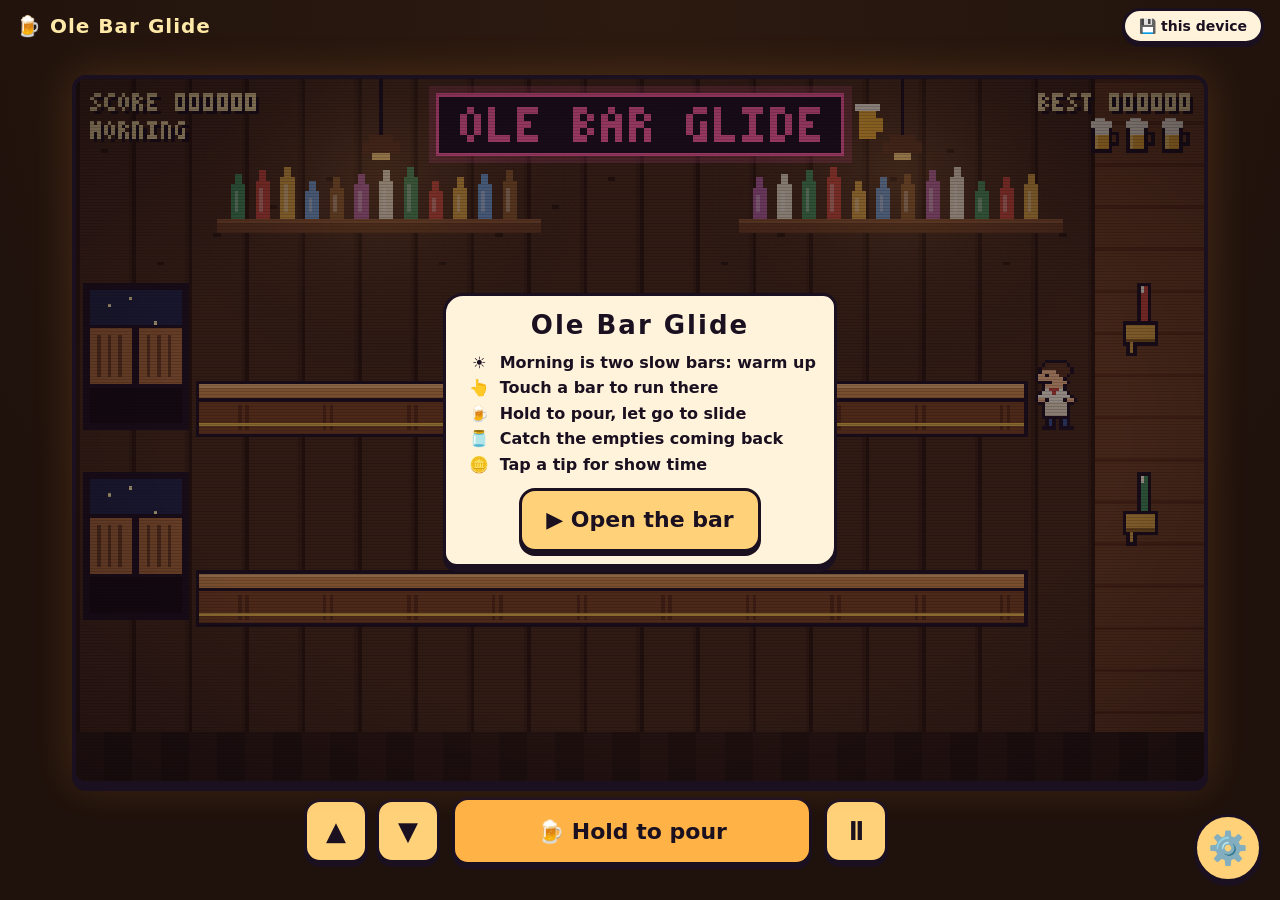
==== index.html @ aa96965e "initialize" ====
<!DOCTYPE html>
<html lang="en">
<head>
  <meta charset="utf-8">
  <meta name="viewport" content="width=device-width, initial-scale=1, viewport-fit=cover, user-scalable=no">
  <meta name="apple-mobile-web-app-capable" content="yes">
  <title>Ole Bar Glide</title>
  <link rel="stylesheet" href="css/style.css">
</head>
<body data-theme="saloon">
  <header class="top">
    <h1>🍺 Ole Bar Glide</h1>
    <button class="pill device" id="pill" type="button" title="Database status">💾 this device</button>
  </header>

  <main class="stage">
    <div class="screen" id="screen">
      <canvas id="game" width="320" height="200" aria-label="The bar"></canvas>
      <div class="crt" id="crt"></div>

      <div class="overlay" id="titleOverlay">
        <div class="card">
          <h2>Ole Bar Glide</h2>
          <ol class="how">
            <li><span>☀️</span> Morning is two slow bars: warm up</li>
            <li><span>👆</span> Touch a bar to run there</li>
            <li><span>🍺</span> Hold to pour, let go to slide</li>
            <li><span>🫙</span> Catch the empties coming back</li>
            <li><span>🪙</span> Tap a tip for show time</li>
          </ol>
          <button class="btn big" id="playBtn" type="button">▶ Open the bar</button>
        </div>
      </div>

      <div class="overlay" id="overOverlay" hidden>
        <div class="card">
          <h2>Closing time</h2>
          <p class="score" id="overScore">0</p>
          <p class="sub" id="overInfo"></p>
          <form class="initials" id="scoreForm">
            <input id="initials" maxlength="3" autocomplete="off" placeholder="AAA" aria-label="Your initials">
            <button class="btn" type="submit">💾 Save</button>
          </form>
          <ol class="topList" id="overTop"></ol>
          <button class="btn big" id="againBtn" type="button">▶ Pour again</button>
        </div>
      </div>
    </div>

    <div class="controls">
      <div class="lanePad">
        <button class="btn pad" id="upBtn" type="button" aria-label="Up one bar">▲</button>
        <button class="btn pad" id="downBtn" type="button" aria-label="Down one bar">▼</button>
      </div>
      <button class="btn pour" id="pourBtn" type="button">🍺 Hold to pour</button>
      <button class="btn pad" id="pauseBtn" type="button" aria-label="Pause">⏸</button>
    </div>
  </main>

  <button class="gear" id="gear" aria-label="Settings" aria-expanded="false" aria-controls="drawer">⚙️</button>
  <aside class="drawer" id="drawer" hidden>
    <div class="drawerHead"><h2>Settings</h2><button class="mini" id="closeDrawer" type="button" aria-label="Close">✖</button></div>

    <section class="panel" data-panel="game">
      <button class="panelHead" type="button" aria-expanded="true"><span>🎮</span><span class="panelTitle">Game</span><span class="panelMark">▾</span></button>
      <div class="panelBody">
        <div class="setting"><label>Start the day at</label>
          <div class="seg" data-key="start"><button data-v="1">☀️ Morning</button><button data-v="3">🌤️ Afternoon</button><button data-v="5">🌙 Night</button></div>
          <p class="sub">Morning is two slow bars to warm up. Changing this starts a new game.</p></div>
        <div class="setting"><label>Speed</label>
          <div class="seg" data-key="speed"><button data-v="slow">🐢 Slow</button><button data-v="normal">Normal</button><button data-v="fast">🐇 Fast</button></div></div>
        <div class="setting"><label>Glasses you can break</label>
          <div class="seg" data-key="glasses"><button data-v="3">3</button><button data-v="5">5</button></div>
          <p class="sub">Counts from the next game.</p></div>
        <div class="setting"><label>When the boss comes</label>
          <div class="seg" data-key="ending"><button data-v="spank">👋 Spank</button><button data-v="gentle">☝️ Telling off</button></div></div>
      </div>
    </section>

    <section class="panel" data-panel="look">
      <button class="panelHead" type="button" aria-expanded="true"><span>🎨</span><span class="panelTitle">Look and sound</span><span class="panelMark">▾</span></button>
      <div class="panelBody">
        <div class="setting"><label>Room</label>
          <div class="seg" data-key="theme"><button data-v="saloon">🌙 Saloon night</button><button data-v="pastel">☀️ Pastel day</button></div></div>
        <div class="setting"><label>Old TV lines</label>
          <div class="seg" data-key="crt"><button data-v="1">On</button><button data-v="0">Off</button></div></div>
        <div class="setting"><label>Sound</label>
          <div class="seg" data-key="sound"><button data-v="1">On</button><button data-v="0">Off</button></div></div>
        <div class="setting"><label>Music</label>
          <div class="seg" data-key="music"><button data-v="1">🎵 On</button><button data-v="0">Off</button></div></div>
      </div>
    </section>

    <section class="panel" data-panel="pages">
      <button class="panelHead" type="button" aria-expanded="true"><span>🎛️</span><span class="panelTitle">Pages</span><span class="panelMark">▾</span></button>
      <div class="panelBody">
        <a class="btn ghost link" href="synth.html">🎛️ Sound lab: play with the synthesizer</a>
      </div>
    </section>

    <section class="panel" data-panel="notes">
      <button class="panelHead" type="button" aria-expanded="true"><span>📝</span><span class="panelTitle">Notes for improvement</span><span class="panelMark">▾</span></button>
      <div class="panelBody">
        <p class="sub" id="noteWhere"></p>
        <textarea id="noteText" rows="3" placeholder="What would make this better?"></textarea>
        <div class="row">
          <button class="btn" id="noteSave" type="button">Save note</button>
          <button class="btn ghost" id="noteCopy" type="button">Copy notes</button>
          <select id="noteFilter" aria-label="Which notes"><option value="open">Open</option><option value="all">All</option></select>
        </div>
        <ul class="noteList" id="noteList"></ul>
      </div>
    </section>

    <section class="panel" data-panel="scores">
      <button class="panelHead" type="button" aria-expanded="true"><span>🏆</span><span class="panelTitle">Top scores</span><span class="panelMark">▾</span></button>
      <div class="panelBody">
        <p class="sub">This device</p>
        <ol class="topList" id="localTop"></ol>
        <p class="sub">Family</p>
        <ol class="topList" id="familyTop"><li>Sign in to see the family scores.</li></ol>
      </div>
    </section>

    <section class="panel" data-panel="db" data-open="false">
      <button class="panelHead" type="button" aria-expanded="false"><span>☁️</span><span class="panelTitle">Family database</span><span class="panelMark">▾</span></button>
      <div class="panelBody">
        <p class="sub" id="signInStatus"></p>
        <form class="signForm" id="signInForm">
          <input id="signEmail" type="email" autocomplete="username" placeholder="Email" required>
          <input id="signPassword" type="password" autocomplete="current-password" placeholder="Password" required>
          <button class="btn" type="submit">🔑 Sign in</button>
        </form>
        <button class="btn ghost" id="signOut" type="button" hidden>🚪 Sign out</button>
        <button class="btn ghost" id="checkDb" type="button">🔎 Check database</button>
        <p class="sub pre" id="dbCheck"></p>
      </div>
    </section>

    <label class="toggle"><input type="checkbox" id="showErrors"> Show errors</label>

    <section class="panel" data-panel="info" data-open="false">
      <button class="panelHead" type="button" aria-expanded="false"><span>ℹ️</span><span class="panelTitle">Version</span><span class="panelMark">▾</span></button>
      <div class="panelBody">
        <p class="sub" id="versionLine"></p>
        <ul class="changes" id="changelog"></ul>
      </div>
    </section>
  </aside>
  <div id="errorsPanel" class="errorsPanel" hidden></div>

  <script src="js/config.js"></script>
  <script src="js/sprites.js"></script>
  <script src="js/sound.js"></script>
  <script src="js/game.js"></script>
  <script src="js/app.js"></script>
</body>
</html>
---- css/style.css ----
/* Bar Glide — page chrome. Two moods: saloon (late-night arcade) and pastel (daytime family look). */
[hidden] { display: none !important; }
:root { --ink: #1a1020; }
body[data-theme="saloon"] {
  --bg: #1f120c; --bg2: #2c1a10; --card: #fff3dc; --btn: #ffd27a; --btn2: #fff3dc; --on: #ff8fb8; --text: #ffe9a8; --sub: #5a4030;
}
body[data-theme="pastel"] {
  --bg: #fdf3e4; --bg2: #f6e2cf; --card: #fffdf7; --btn: #ffe9a8; --btn2: #ffffff; --on: #bfe8d2; --text: #3a2a3a; --sub: #6a5a5a;
}
* { box-sizing: border-box; }
html, body { margin: 0; height: 100%; }
body {
  background: radial-gradient(circle at 50% 0%, var(--bg2), var(--bg) 70%);
  color: var(--text); font: 600 17px/1.35 "Trebuchet MS", system-ui, sans-serif;
  display: flex; flex-direction: column; overflow: hidden;
  -webkit-user-select: none; user-select: none; -webkit-touch-callout: none;
}
.top { display: flex; align-items: center; justify-content: space-between; padding: 8px 16px 4px; gap: 10px; }
.top h1 { margin: 0; font-size: 20px; letter-spacing: 1px; }
.pill { min-height: 36px; padding: 0 14px; border-radius: 18px; border: 3px solid var(--ink); background: var(--btn2);
  font: 700 14px system-ui, sans-serif; color: var(--ink); cursor: pointer; box-shadow: 0 3px 0 var(--ink); }
.pill.check { background: #ffd0c8; }
.pill.synced { background: #c8f0d8; }

.stage { flex: 1; display: flex; flex-direction: column; align-items: center; justify-content: center; gap: 12px; padding: 4px 12px 12px; min-height: 0; }
.screen {
  position: relative; width: min(96vw, calc((100dvh - 190px) * 1.6)); aspect-ratio: 16 / 10;
  border: 4px solid var(--ink); border-radius: 14px; overflow: hidden; box-shadow: 0 6px 0 var(--ink), 0 0 40px rgba(255, 150, 60, 0.18);
  background: #000; touch-action: none;
}
@supports not (height: 100dvh) { .screen { width: min(96vw, calc((100vh - 190px) * 1.6)); } }
.screen canvas { display: block; width: 100%; height: 100%; image-rendering: pixelated; image-rendering: crisp-edges; touch-action: none; }
.crt { position: absolute; inset: 0; pointer-events: none;
  background: repeating-linear-gradient(to bottom, rgba(0, 0, 0, 0.16) 0 1px, transparent 1px 3px),
              radial-gradient(ellipse at center, transparent 60%, rgba(0, 0, 0, 0.35) 100%); }

.overlay { position: absolute; inset: 0; display: flex; align-items: center; justify-content: center; background: rgba(20, 8, 14, 0.45); padding: 10px; }
.card { background: var(--card); color: var(--ink); border: 3px solid var(--ink); border-radius: 20px 14px 20px 14px; box-shadow: 0 5px 0 var(--ink);
  padding: 12px 18px; text-align: center; max-width: 92%; max-height: 96%; overflow: auto; }
.card h2 { margin: 0 0 6px; font-size: 26px; letter-spacing: 2px; }
.how { list-style: none; padding: 0; margin: 0 0 10px; text-align: left; }
.how li { padding: 2px 0; font-size: 16px; }
.how span { display: inline-block; width: 30px; text-align: center; }
.score { font: 800 40px monospace; margin: 0; letter-spacing: 3px; }
.initials { display: flex; gap: 8px; justify-content: center; margin: 6px 0; }
.initials input { width: 96px; min-height: 52px; font: 800 26px monospace; text-align: center; text-transform: uppercase;
  border: 3px solid var(--ink); border-radius: 12px; }
.topList { margin: 4px 0 8px; padding-left: 26px; text-align: left; font: 700 15px monospace; white-space: pre; }

.btn { min-height: 52px; padding: 0 16px; border: 3px solid var(--ink); border-radius: 16px; background: var(--btn); color: var(--ink);
  font: 800 17px "Trebuchet MS", system-ui, sans-serif; box-shadow: 0 4px 0 var(--ink); cursor: pointer; touch-action: manipulation; }
.btn:active, .btn.down { transform: translateY(3px); box-shadow: 0 1px 0 var(--ink); }
.btn.big { min-height: 64px; font-size: 22px; padding: 0 24px; }
.btn.ghost { background: var(--btn2); }
.btn.link { display: flex; align-items: center; justify-content: center; text-decoration: none; text-align: center; padding: 6px 12px; }

.controls { display: flex; align-items: center; gap: 12px; width: min(96vw, 820px); padding-right: 88px; justify-content: center; }
.lanePad { display: flex; gap: 8px; }
.btn.pad { width: 64px; min-height: 64px; font-size: 26px; padding: 0; }
.btn.pour { flex: 1; max-width: 360px; min-height: 68px; font-size: 22px; background: #ffb347; -webkit-user-select: none; touch-action: none; }

/* ⚙️ gear and drawer (02 Refs/Skills/settings_gear.md) */
.gear { position: fixed; right: 18px; bottom: calc(18px + env(safe-area-inset-bottom)); width: 68px; height: 68px; border-radius: 50%;
  font-size: 32px; z-index: 30; background: var(--btn); border: 3px solid var(--ink); box-shadow: 0 4px 0 var(--ink); cursor: pointer; }
.drawer { position: fixed; right: 0; top: 0; bottom: 0; width: min(420px, 100vw); overflow-y: auto; z-index: 40; background: var(--card); color: var(--ink);
  border-left: 3px solid var(--ink); box-shadow: -6px 0 0 rgba(0, 0, 0, 0.25); padding: 12px 14px 110px; -webkit-user-select: text; user-select: text; }
.drawerHead { display: flex; align-items: center; justify-content: space-between; }
.drawerHead h2 { margin: 0; }
.mini { width: 52px; height: 52px; border-radius: 14px; border: 3px solid var(--ink); background: var(--btn2); font-size: 20px; cursor: pointer; }
.panel { border: 3px solid var(--ink); border-radius: 18px; background: #fffdf7; margin: 10px 0; overflow: hidden; }
.panelHead { width: 100%; min-height: 52px; display: flex; align-items: center; gap: 10px; padding: 0 14px; border: 0; background: #ffe9a8;
  font: 700 18px system-ui, sans-serif; color: var(--ink); cursor: pointer; text-align: left; }
.panelTitle { flex: 1; }
.panelBody { padding: 10px 14px; }
.panel[data-collapsed="true"] .panelBody { display: none; }
.panel[data-collapsed="true"] .panelMark { transform: rotate(-90deg); }
.setting { padding: 6px 0; }
.setting > label { display: block; font-weight: 800; margin-bottom: 4px; }
.seg { display: flex; gap: 8px; }
.seg button { flex: 1; min-height: 52px; border: 3px solid var(--ink); border-radius: 16px; background: #fff; font: 700 16px system-ui, sans-serif; cursor: pointer; color: var(--ink); }
.seg button.on { background: var(--on); }
.sub { margin: 4px 0; font-size: 14px; font-weight: 500; color: var(--sub); }
.pre { white-space: pre-wrap; }
textarea, .signForm input, select { width: 100%; font: 16px system-ui, sans-serif; border: 3px solid var(--ink); border-radius: 12px; padding: 8px; }
select { width: auto; min-height: 52px; }
.row { display: flex; gap: 8px; margin: 8px 0; flex-wrap: wrap; }
.signForm { display: grid; gap: 8px; margin-bottom: 8px; }
.signForm input { min-height: 48px; }
.panelBody > .btn { margin: 4px 0; width: 100%; }
.noteList, .changes { padding-left: 18px; font-size: 14px; white-space: pre-wrap; }
.toggle { display: flex; align-items: center; gap: 10px; min-height: 52px; font-weight: 800; padding: 0 4px; }
.toggle input { width: 26px; height: 26px; }
.errorsPanel { position: fixed; left: 16px; right: 100px; bottom: 16px; max-height: 30vh; overflow: auto; z-index: 25; background: #fff0ee; color: var(--ink);
  border: 3px solid var(--ink); border-radius: 16px; padding: 8px 12px; font: 13px monospace; white-space: pre-wrap; }

@media (max-width: 600px) {
  .controls { padding-right: 84px; gap: 8px; }
  .btn.pad { width: 54px; min-height: 60px; }
  .btn.pour { font-size: 18px; }
  .card h2 { font-size: 20px; }
  .how li { font-size: 14px; }
  .score { font-size: 30px; }
}
@media (orientation: portrait) {
  .screen { width: min(96vw, calc((100dvh - 230px) * 1.6)); }
}
@media print { .gear, .drawer, .errorsPanel { display: none !important; } }
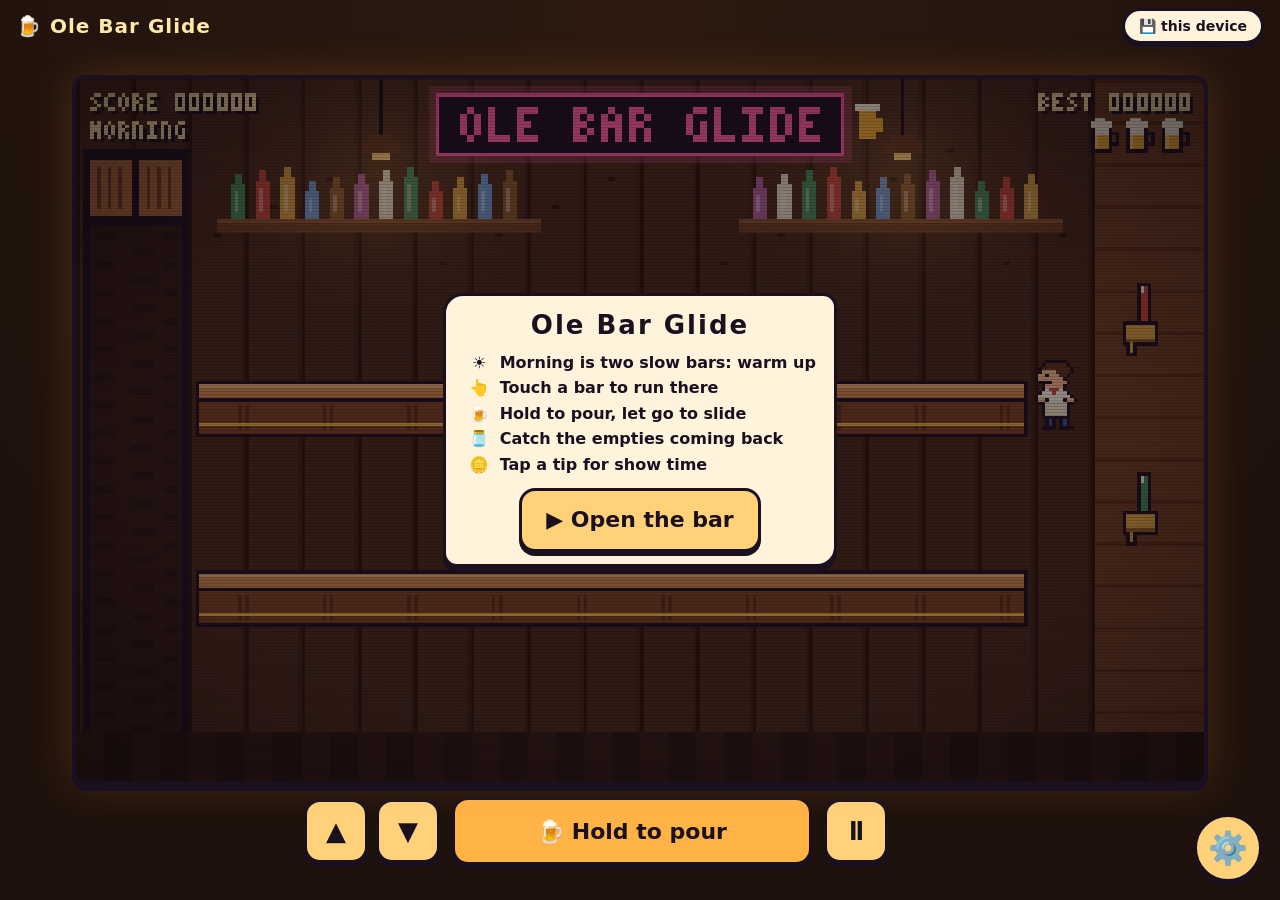
==== commit 015320d2: "0.4.0: saloon door entrance, X2 rewrite, bonus events, new sliders Co-Authored-By: Claude Sonnet 5.5" ====
--- a/index.html
+++ b/index.html
@@ -69,6 +69,12 @@
           <p class="sub">Morning is two slow bars to warm up. Changing this starts a new game.</p></div>
         <div class="setting"><label>Speed</label>
           <div class="seg" data-key="speed"><button data-v="slow">🐢 Slow</button><button data-v="normal">Normal</button><button data-v="fast">🐇 Fast</button></div></div>
+        <div class="setting"><label for="glass">Empty glasses coming back: <b id="glassVal"></b></label>
+          <input type="range" id="glass" data-key="glass" min="0.5" max="1.5" step="0.25">
+          <p class="sub">How fast an empty mug slides back to you. Slower gives you more time.</p></div>
+        <div class="setting"><label for="events">Bonus events: <b id="eventsVal"></b></label>
+          <input type="range" id="events" data-key="events" min="0" max="4" step="1">
+          <p class="sub">A drunk dancer, a bar fight, a celebration or a helper on a break. Off to Lots; they come at uneven times.</p></div>
         <div class="setting"><label>Glasses you can break</label>
           <div class="seg" data-key="glasses"><button data-v="3">3</button><button data-v="5">5</button></div>
           <p class="sub">Counts from the next game.</p></div>
--- a/css/style.css
+++ b/css/style.css
@@ -78,6 +78,7 @@
 .setting > label { display: block; font-weight: 800; margin-bottom: 4px; }
 .seg { display: flex; gap: 8px; }
 .seg button { flex: 1; min-height: 52px; border: 3px solid var(--ink); border-radius: 16px; background: #fff; font: 700 16px system-ui, sans-serif; cursor: pointer; color: var(--ink); }
+.setting input[type=range] { width: 100%; min-height: 44px; accent-color: var(--ink); }
 .seg button.on { background: var(--on); }
 .sub { margin: 4px 0; font-size: 14px; font-weight: 500; color: var(--sub); }
 .pre { white-space: pre-wrap; }
